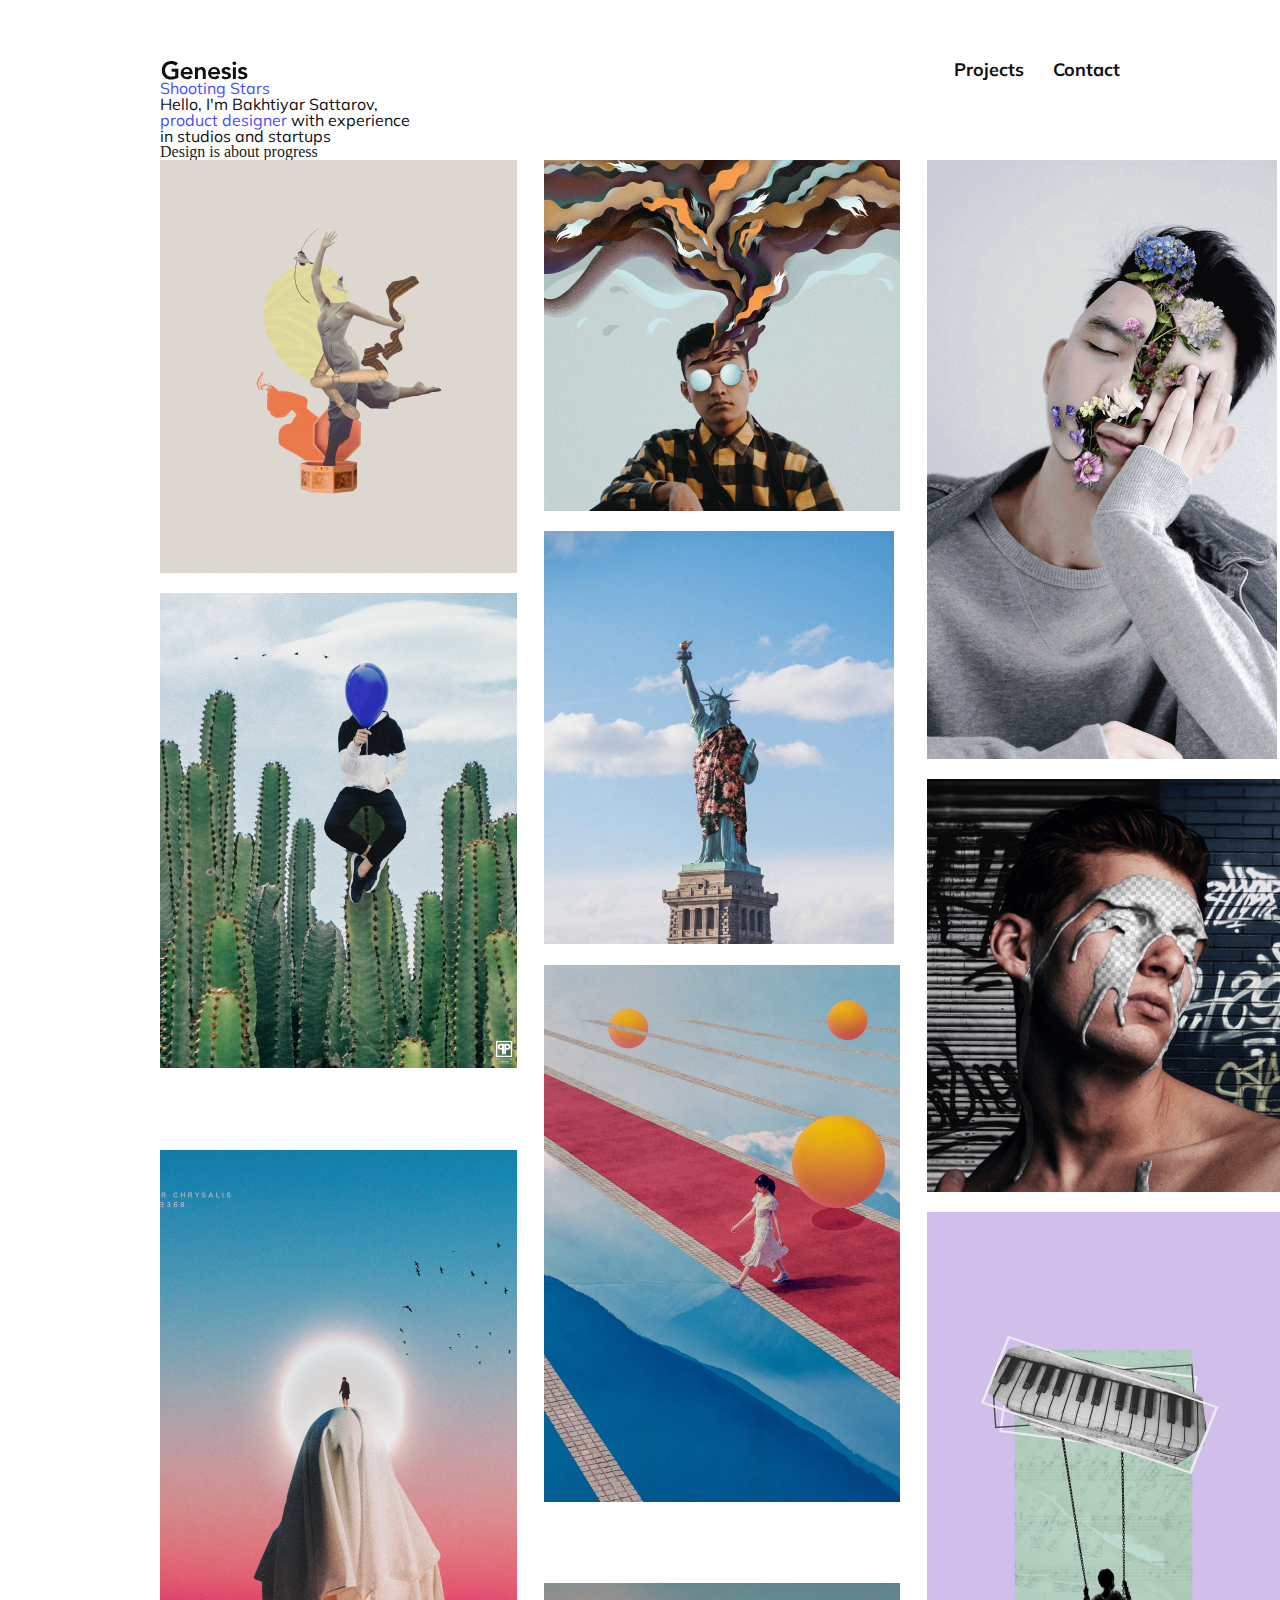
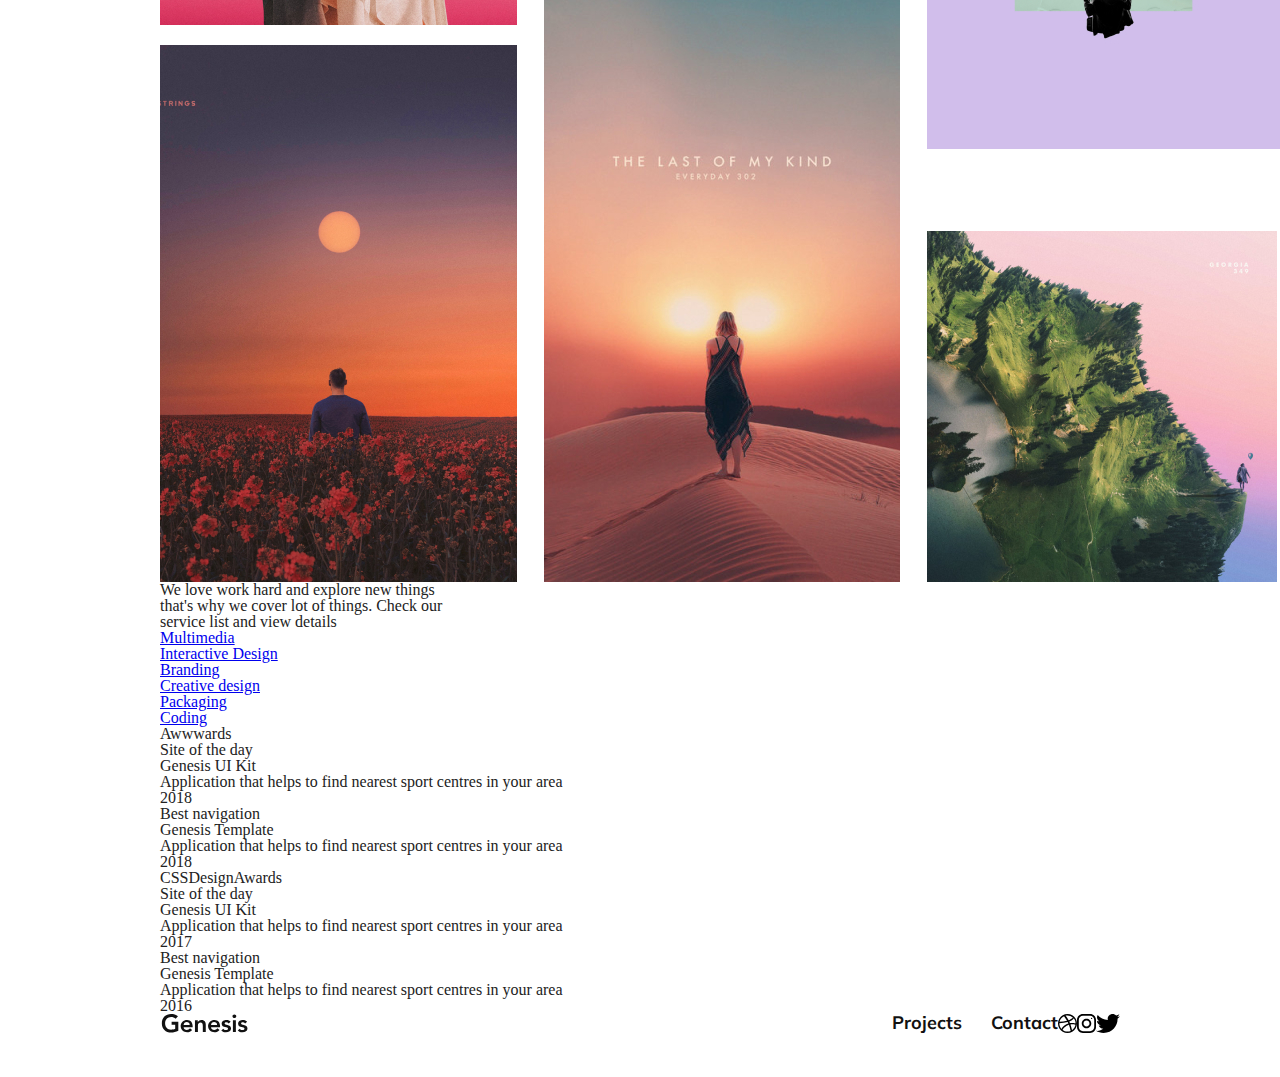
==== index.html @ 5cde2dd6 "scss styling" ====
<!DOCTYPE html>
<html lang="en">
<head>
    <meta charset="UTF-8">
    <meta http-equiv="X-UA-Compatible" content="IE=edge">
    <meta name="viewport" content="width=device-width, initial-scale=1.0">
    <link rel="preconnect" href="https://fonts.googleapis.com">
    <link rel="preconnect" href="https://fonts.gstatic.com" crossorigin>
    <link href="https://fonts.googleapis.com/css2?family=Mulish:ital,wght@0,400;0,700;1,400&display=swap" rel="stylesheet">
    <link rel="stylesheet" href="styles/reset.css">
    <link rel="stylesheet" href="styles/index.css">
    <title>Genesis</title>
</head>
<body>
    <header>
        <nav class="nav">
            <a href="index.html"><img class="logo" src="images/gen-logo.svg" alt="Genesis"></a>
            <ul class="nav__list">
                <li><a class="nav__item text--main" href="pages/projects.html">Projects</a></li>
                <li><a class="nav__item text--main" href="pages/contact.html">Contact</a></li>
            </ul>
        </nav>
    </header>
    <main>
        <div class="main__title">
            <h4 class="text--hl">Shooting Stars</h4>
            <h2 class="text--main">Hello, I'm Bakhtiyar Sattarov,
                <br>
                <span class="text--hl">product designer</span> with experience
                <br>
                in studios and startups</h2>
        </div>
        <p>Design is about progress</p>
        <section class="home__img">
            <img src="images/img-1.jpg" class="home__img-1" alt="dancer in music box">
            <img src="images/img-2.jpg" class="home__img-2" alt="person sitting on cactus with balloon">
            <img src="images/img-3.jpg" class="home__img-3" alt="person against sunset">
            <img src="images/img-4.jpg" class="home__img-4" alt="man in flower field">
            <img src="images/img-5.jpg" class="home__img-5" alt="man in sunglasses thinking">
            <img src="images/img-6.jpg" class="home__img-6" alt="statue of liberty dressed in flowerts">
            <img src="images/img-7.jpg" class="home__img-7" alt="woman walking across the sky">
            <img src="images/img-8.jpg" class="home__img-8" alt="woman in desert">
            <img src="images/img-9.jpg" class="home__img-9" alt="man with flowers growing across face">
            <img src="images/img-10.jpg" class="home__img-10" alt="man with paint on face">
            <img src="images/img-11.jpg" class="home__img-11" alt="child swinging from a piano">
            <img src="images/img-12.jpg" class="home__img-12" alt="island from above">
        </section>
        <section class="services">
            <h3 class="services__info">We love work hard and explore new things 
                <br>
                that's why we cover lot of things. Check our 
                <br>
                service list and view details</h3>
            <ul class="services__list">
                <li><a href="#">Multimedia</a></li>
                <li><a href="#">Interactive Design</a></li>
                <li><a href="#">Branding</a></li>
            </ul>
            <ul class="services__list">
                <li><a href="#">Creative design</a></li>
                <li><a href="#">Packaging</a></li>
                <li><a href="#">Coding</a></li>
            </ul>
        </section>
        <section class="awards awards__wwww">
            <h4 class="awards__title">Awwwards</h4>
            <div>
                <h5 class="awards__name">Site of the day</h5>
                <div>
                    <p class="awards__info--title">Genesis UI Kit</p>
                    <p class="awards__info">Application that helps to find nearest sport centres
                        in your area</p>
                </div>
                <p class="awards__year">2018</p>
            </div>
            <div>
                <h5 class="awards__name">Best navigation</h5>
                <div>
                    <p class="awards__info--title">Genesis Template</p>
                    <p class="awards__info">Application that helps to find nearest sport centres
                        in your area</p>
                </div>
                <p class="awards__year">2018</p>
            </div>
        </section>
        <section class="awards awards__css">
            <h4 class="awards__title">CSSDesignAwards</h4>
            <div>
                <h5 class="awards__name">Site of the day</h5>
                <div>
                    <p class="awards__info--title">Genesis UI Kit</p>
                    <p class="awards__info">Application that helps to find nearest sport centres
                        in your area</p>
                </div>
                <p class="awards__year">2017</p>
            </div>
            <div>
                <h5 class="awards__name">Best navigation</h5>
                <div>
                    <p class="awards__info--title">Genesis Template</p>
                    <p class="awards__info">Application that helps to find nearest sport centres
                        in your area</p>
                </div>
                <p class="awards__year">2016</p>
            </div>
        </section>
    </main>
    <footer>
        <section class="footer">
            <a href="index.html"><img class="logo footer__logo" src="../images/gen-logo.svg" alt="Genesis"></a>
            <div class="footer--right">
                <ul class="nav__list">
                    <li><a class="footer__item text--main" href="pages/projects.html">Projects</a></li>
                    <li><a class="footer__item text--main" href="pages/contact.html">Contact</a></li>
                </ul>
                <div class="footer__social-logos">
                    <img class="footer__social footer__drbl-logo" src="images/dribble-logo.svg" alt="dribble logo">
                    <img class="footer__social footer__ig-logo" src="images/instagram-logo.svg" alt="instagram logo">
                    <img class="footer__social footer__twtr-logo" src="images/twitter-logo.svg" alt="twitter logo">
                </div>
            </div>
        </section>
    </footer>
</body>
</html>
---- styles/index.css ----
.text--main {
  color: #111111;
  font-family: "Mulish", sans-serif;
}

.text--hl {
  color: #4A4FF2;
  font-family: "Mulish", sans-serif;
}

.nav__item, .footer__item {
  text-decoration: none;
  font-family: "Mulish", sans-serif;
  font-size: 18px;
  font-weight: 700;
}

.nav {
  display: flex;
  justify-content: space-between;
  margin-top: 61px;
}
.nav__list {
  display: flex;
  justify-content: flex-end;
}
.nav__item {
  margin-left: 29px;
}
.nav .logo {
  width: 90px;
  height: 19px;
}

.footer {
  display: flex;
  justify-content: space-between;
  margin-bottom: 44px;
}
.footer--right {
  display: flex;
  justify-content: end;
}
.footer__item {
  margin-left: 29px;
}
.footer__social-logos {
  display: flex;
}
.footer__social-logos .drbl-logo {
  margin-left: 50px;
}
.footer__social-logos .ig-logo {
  margin-left: 24px;
  margin-right: 23px;
}
.footer .logo {
  width: 90px;
  height: 19px;
}

.home__img {
  display: grid;
  grid-template: repeat(32, 1fr) repeat(3, 1fr);
  row-gap: 20px;
  -moz-column-gap: 27px;
       column-gap: 27px;
}
.home__img-1 {
  grid-area: 1/1/8/2;
}
.home__img-2 {
  grid-area: 8/1/17/2;
}
.home__img-3 {
  grid-area: 17/1/25/2;
}
.home__img-4 {
  grid-area: 25/1/33/2;
}
.home__img-5 {
  grid-area: 1/2/7/3;
}
.home__img-6 {
  grid-area: 7/2/14/3;
}
.home__img-7 {
  grid-area: 14/2/24/3;
}
.home__img-8 {
  grid-area: 24/2/33/3;
}
.home__img-9 {
  grid-area: 1/3/11/4;
}
.home__img-10 {
  grid-area: 11/3/18/4;
}
.home__img-11 {
  grid-area: 18/3/27/4;
}
.home__img-12 {
  grid-area: 27/3/33/4;
}

.home__img {
  display: grid;
  grid-template: repeat(32, 1fr) repeat(3, 1fr);
  row-gap: 20px;
  -moz-column-gap: 27px;
       column-gap: 27px;
}
.home__img-1 {
  grid-area: 1/1/8/2;
}
.home__img-2 {
  grid-area: 8/1/17/2;
}
.home__img-3 {
  grid-area: 17/1/25/2;
}
.home__img-4 {
  grid-area: 25/1/33/2;
}
.home__img-5 {
  grid-area: 1/2/7/3;
}
.home__img-6 {
  grid-area: 7/2/14/3;
}
.home__img-7 {
  grid-area: 14/2/24/3;
}
.home__img-8 {
  grid-area: 24/2/33/3;
}
.home__img-9 {
  grid-area: 1/3/11/4;
}
.home__img-10 {
  grid-area: 11/3/18/4;
}
.home__img-11 {
  grid-area: 18/3/27/4;
}
.home__img-12 {
  grid-area: 27/3/33/4;
}

.home__img {
  display: grid;
  grid-template: repeat(32, 1fr) repeat(3, 1fr);
  row-gap: 20px;
  -moz-column-gap: 27px;
       column-gap: 27px;
}
.home__img-1 {
  grid-area: 1/1/8/2;
}
.home__img-2 {
  grid-area: 8/1/17/2;
}
.home__img-3 {
  grid-area: 17/1/25/2;
}
.home__img-4 {
  grid-area: 25/1/33/2;
}
.home__img-5 {
  grid-area: 1/2/7/3;
}
.home__img-6 {
  grid-area: 7/2/14/3;
}
.home__img-7 {
  grid-area: 14/2/24/3;
}
.home__img-8 {
  grid-area: 24/2/33/3;
}
.home__img-9 {
  grid-area: 1/3/11/4;
}
.home__img-10 {
  grid-area: 11/3/18/4;
}
.home__img-11 {
  grid-area: 18/3/27/4;
}
.home__img-12 {
  grid-area: 27/3/33/4;
}

body {
  background-color: white;
  width: 75%;
  margin-left: auto;
  margin-right: auto;
}/*# sourceMappingURL=index.css.map */
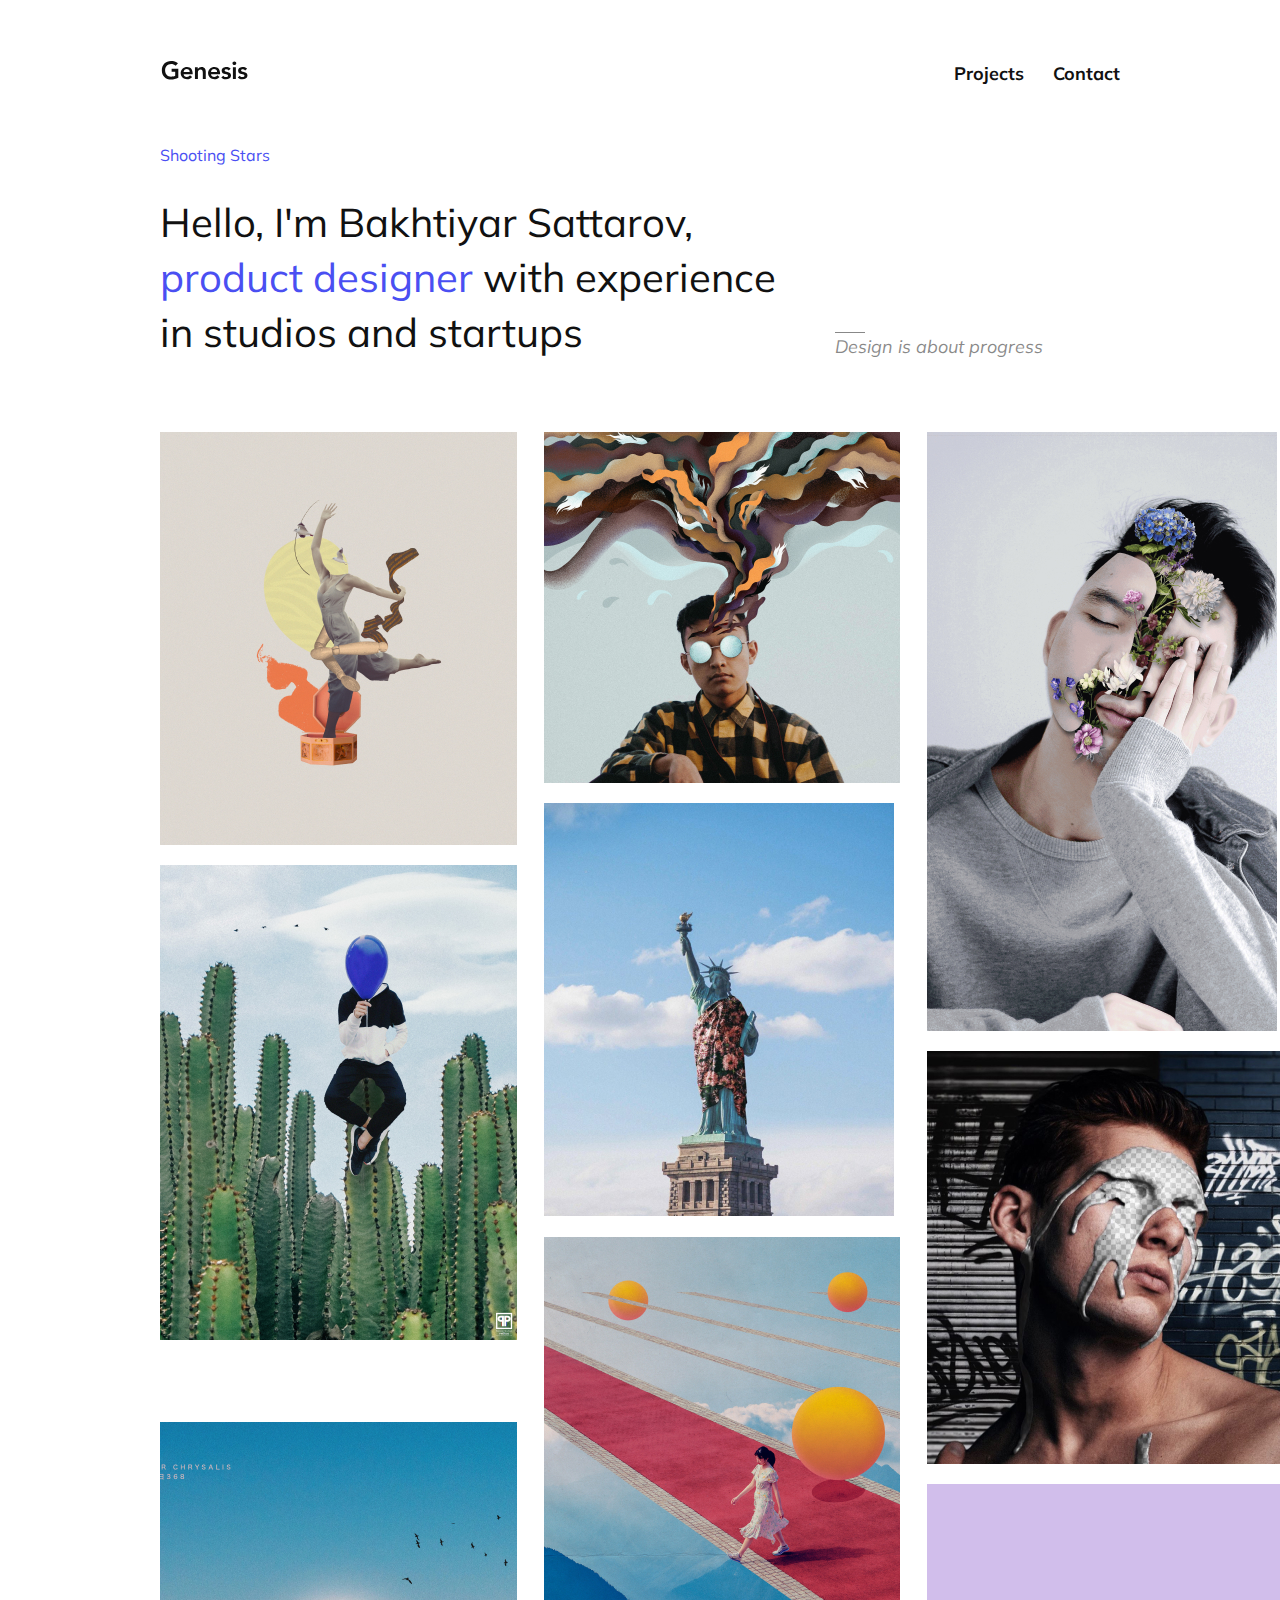
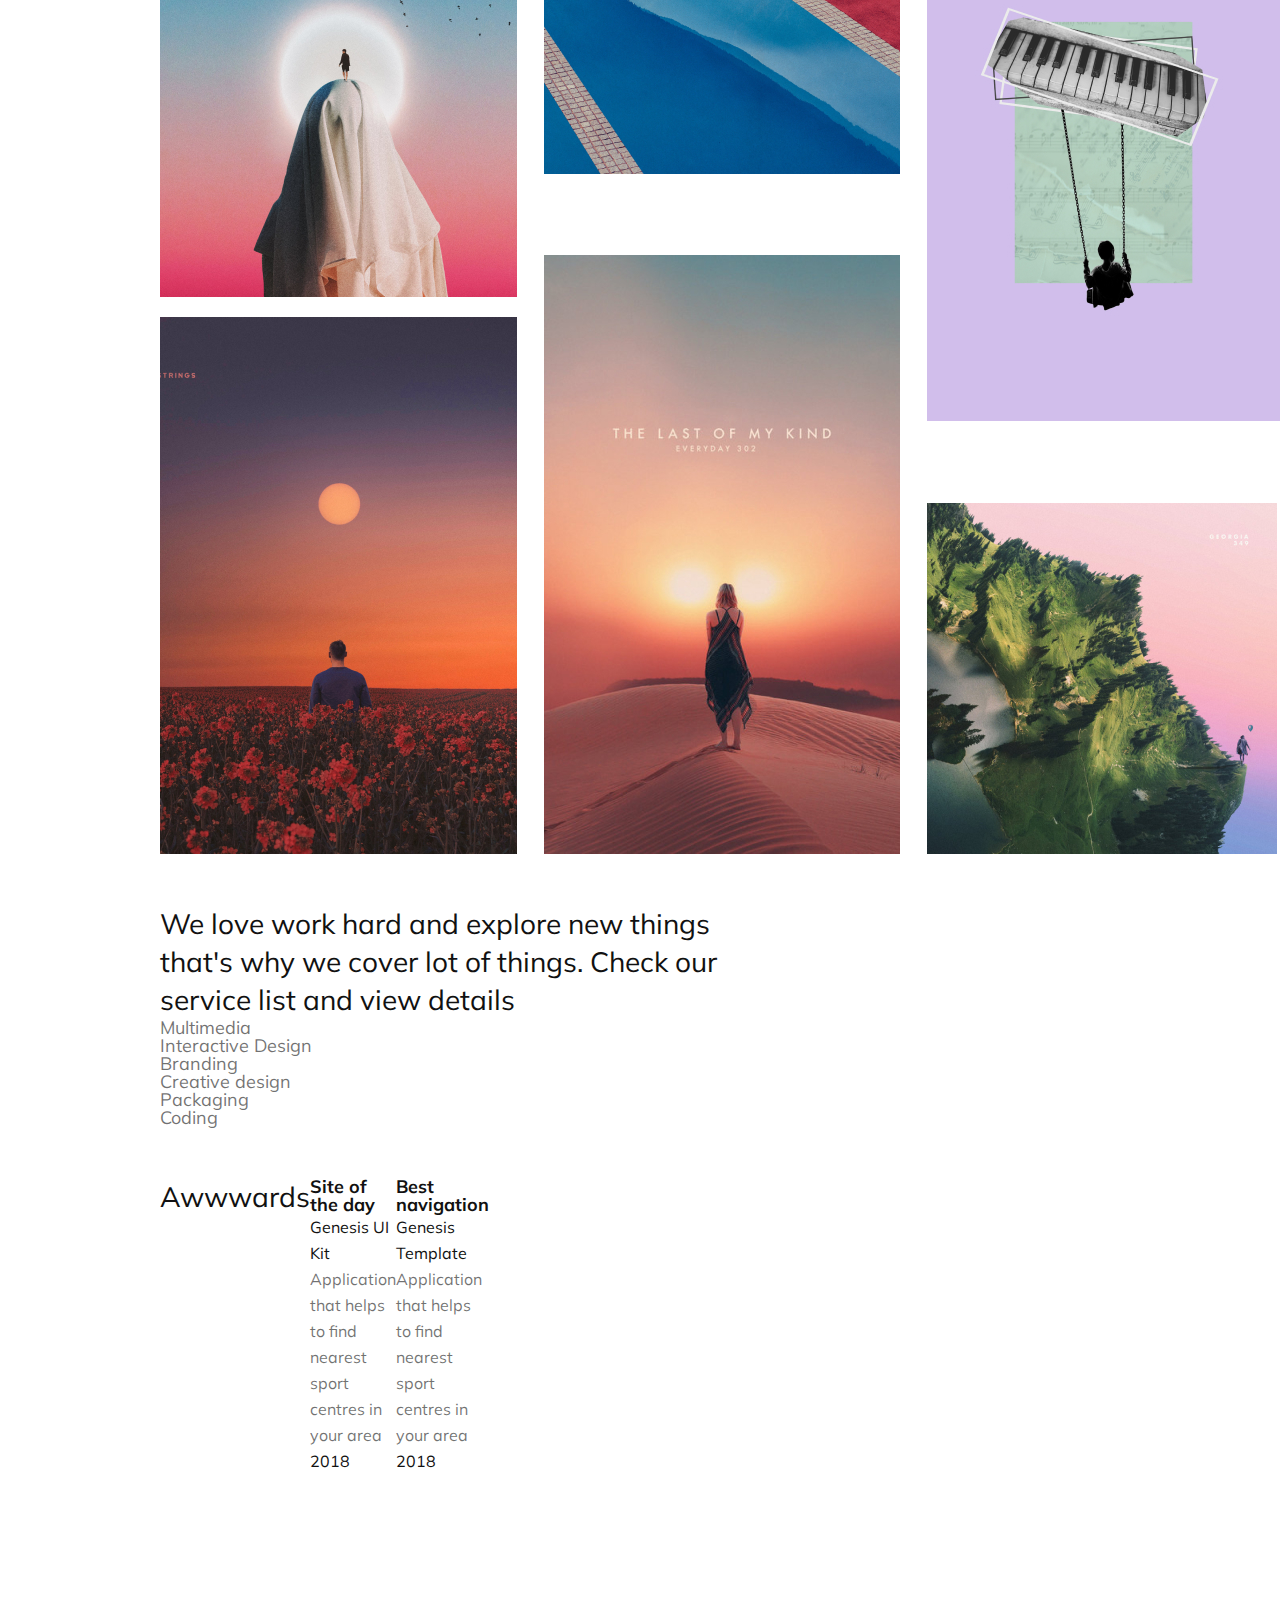
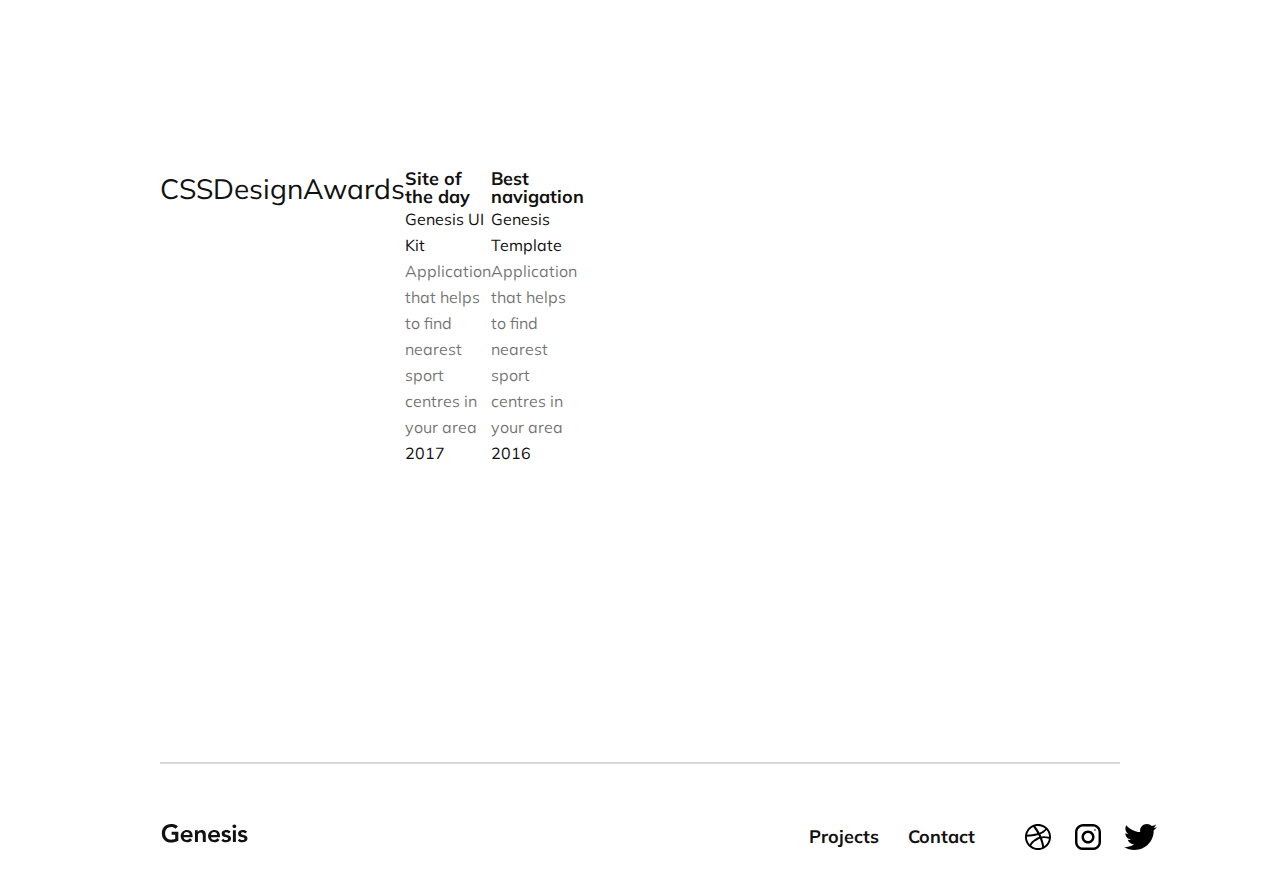
==== commit 794c1bcb: "more styles added" ====
--- a/index.html
+++ b/index.html
@@ -22,15 +22,22 @@
         </nav>
     </header>
     <main>
-        <div class="main__title">
-            <h4 class="text--hl">Shooting Stars</h4>
-            <h2 class="text--main">Hello, I'm Bakhtiyar Sattarov,
-                <br>
-                <span class="text--hl">product designer</span> with experience
-                <br>
-                in studios and startups</h2>
+        <div class="main__top">
+            <div class="main__title">
+                <h4 class="text--top text--hl">Shooting Stars</h4>
+                <h2 class="text--main page__title">Hello, I'm Bakhtiyar Sattarov,
+                    <br>
+                    <span class="text--hl">product designer</span> with experience
+                    <br>
+                    in studios and startups</h2>
+            </div>
+            <div class="quote">
+                <svg height="2" width="30">
+                    <line x1="0" y1="0" x2="30" y2="0" style="stroke:RGBA(17, 17, 17, 0.5);stroke-width:2" />
+                </svg>
+                <p class="text--quote">Design is about progress</p>
+            </div>
         </div>
-        <p>Design is about progress</p>
         <section class="home__img">
             <img src="images/img-1.jpg" class="home__img-1" alt="dancer in music box">
             <img src="images/img-2.jpg" class="home__img-2" alt="person sitting on cactus with balloon">
@@ -46,41 +53,41 @@
             <img src="images/img-12.jpg" class="home__img-12" alt="island from above">
         </section>
         <section class="services">
-            <h3 class="services__info">We love work hard and explore new things 
+            <h3 class="services__title">We love work hard and explore new things 
                 <br>
                 that's why we cover lot of things. Check our 
                 <br>
                 service list and view details</h3>
             <ul class="services__list">
-                <li><a href="#">Multimedia</a></li>
-                <li><a href="#">Interactive Design</a></li>
-                <li><a href="#">Branding</a></li>
+                <li><a class="services__item" href="#">Multimedia</a></li>
+                <li><a class="services__item" href="#">Interactive Design</a></li>
+                <li><a class="services__item" href="#">Branding</a></li>
             </ul>
             <ul class="services__list">
-                <li><a href="#">Creative design</a></li>
-                <li><a href="#">Packaging</a></li>
-                <li><a href="#">Coding</a></li>
+                <li><a class="services__item" href="#">Creative design</a></li>
+                <li><a class="services__item" href="#">Packaging</a></li>
+                <li><a class="services__item" href="#">Coding</a></li>
             </ul>
         </section>
-        <section class="awards awards__wwww">
+        <section class="awards awards__www">
             <h4 class="awards__title">Awwwards</h4>
             <div>
                 <h5 class="awards__name">Site of the day</h5>
                 <div>
-                    <p class="awards__info--title">Genesis UI Kit</p>
-                    <p class="awards__info">Application that helps to find nearest sport centres
+                    <p class="awards__info--title text--main">Genesis UI Kit</p>
+                    <p class="awards__info text--fade">Application that helps to find nearest sport centres
                         in your area</p>
                 </div>
-                <p class="awards__year">2018</p>
+                <p class="awards__year text--main">2018</p>
             </div>
             <div>
                 <h5 class="awards__name">Best navigation</h5>
                 <div>
-                    <p class="awards__info--title">Genesis Template</p>
-                    <p class="awards__info">Application that helps to find nearest sport centres
+                    <p class="awards__info--title text--main">Genesis Template</p>
+                    <p class="awards__info text--fade">Application that helps to find nearest sport centres
                         in your area</p>
                 </div>
-                <p class="awards__year">2018</p>
+                <p class="awards__year text--main">2018</p>
             </div>
         </section>
         <section class="awards awards__css">
@@ -88,20 +95,20 @@
             <div>
                 <h5 class="awards__name">Site of the day</h5>
                 <div>
-                    <p class="awards__info--title">Genesis UI Kit</p>
-                    <p class="awards__info">Application that helps to find nearest sport centres
+                    <p class="awards__info--title text--main">Genesis UI Kit</p>
+                    <p class="awards__info text--fade">Application that helps to find nearest sport centres
                         in your area</p>
                 </div>
-                <p class="awards__year">2017</p>
+                <p class="awards__year text--main">2017</p>
             </div>
             <div>
                 <h5 class="awards__name">Best navigation</h5>
                 <div>
-                    <p class="awards__info--title">Genesis Template</p>
-                    <p class="awards__info">Application that helps to find nearest sport centres
+                    <p class="awards__info--title text--main">Genesis Template</p>
+                    <p class="awards__info text--fade">Application that helps to find nearest sport centres
                         in your area</p>
                 </div>
-                <p class="awards__year">2016</p>
+                <p class="awards__year text--main">2016</p>
             </div>
         </section>
     </main>
@@ -114,9 +121,9 @@
                     <li><a class="footer__item text--main" href="pages/contact.html">Contact</a></li>
                 </ul>
                 <div class="footer__social-logos">
-                    <img class="footer__social footer__drbl-logo" src="images/dribble-logo.svg" alt="dribble logo">
-                    <img class="footer__social footer__ig-logo" src="images/instagram-logo.svg" alt="instagram logo">
-                    <img class="footer__social footer__twtr-logo" src="images/twitter-logo.svg" alt="twitter logo">
+                    <img class="footer__social drbl-logo" src="images/dribble-logo.svg" alt="dribble logo">
+                    <img class="footer__social ig-logo" src="images/instagram-logo.svg" alt="instagram logo">
+                    <img class="footer__social twtr-logo" src="images/twitter-logo.svg" alt="twitter logo">
                 </div>
             </div>
         </section>
--- a/styles/index.css
+++ b/styles/index.css
@@ -1,6 +1,23 @@
 .text--main {
   color: #111111;
   font-family: "Mulish", sans-serif;
+  font-size: 16px;
+  line-height: 26px;
+}
+
+.text--fade {
+  color: RGBA(17, 17, 17, 0.6);
+  font-family: "Mulish", sans-serif;
+  font-size: 16px;
+  line-height: 26px;
+}
+
+.text--quote {
+  color: RGBA(17, 17, 17, 0.5);
+  font-family: "Mulish", sans-serif;
+  font-size: 18px;
+  line-height: 26px;
+  font-style: italic;
 }
 
 .text--hl {
@@ -15,10 +32,53 @@
   font-weight: 700;
 }
 
+.page__title {
+  font-family: "Mulish", sans-serif;
+  color: #111111;
+  font-size: 40px;
+  line-height: 55px;
+}
+
+.services__title, .awards__title {
+  font-family: "Mulish", sans-serif;
+  color: #111111;
+  font-size: 28px;
+  line-height: 38px;
+}
+
+.services__item {
+  font-family: "Mulish", sans-serif;
+  color: RGBA(17, 17, 17, 0.6);
+  font-size: 18px;
+  text-decoration: none;
+}
+
+.awards__name {
+  font-family: "Mulish", sans-serif;
+  color: #111111;
+  font-size: 18px;
+  font-weight: 700;
+}
+
+.projects__item--1 {
+  font-family: "Mulish", sans-serif;
+  color: RGBA(17, 17, 17, 0.5);
+  font-size: 18px;
+  font-weight: 700;
+}
+
+.projects__item--2 {
+  font-family: "Mulish", sans-serif;
+  color: #111111;
+  font-size: 18px;
+  font-weight: 700;
+}
+
 .nav {
   display: flex;
   justify-content: space-between;
   margin-top: 61px;
+  margin-bottom: 60px;
 }
 .nav__list {
   display: flex;
@@ -36,6 +96,7 @@
   display: flex;
   justify-content: space-between;
   margin-bottom: 44px;
+  margin-top: 60px;
 }
 .footer--right {
   display: flex;
@@ -59,100 +120,88 @@
   height: 19px;
 }
 
+.main__top {
+  display: flex;
+  justify-content: space-between;
+  margin-bottom: 72px;
+}
+.main__top .text--top {
+  margin-bottom: 32px;
+}
+.main__top .quote {
+  margin-right: 8%;
+  display: flex;
+  flex-direction: column;
+  justify-content: flex-end;
+}
+
+.services {
+  margin-top: 51px;
+  margin-bottom: 51px;
+}
+
+.awards {
+  display: grid;
+  grid-template: repeat(2, 1fr)/repeat(12, 1fr);
+}
+.awards__title .awards__www {
+  border-top: 2px solid #D8D8D8;
+  border-bottom: 2px solid #D8D8D8;
+}
+.awards__css {
+  border-bottom: 2px solid #D8D8D8;
+}
+
+.projects__main {
+  display: flex;
+  justify-content: space-between;
+  margin-bottom: 61px;
+  margin-top: 50px;
+}
+.projects__main .projects__text {
+  width: 58%;
+}
+.projects__main .projects__info {
+  margin-top: 29px;
+}
+
+.projects__table {
+  width: 33%;
+}
+.projects__table .projects__row {
+  padding-bottom: 19px;
+  border-bottom: 1px solid RGBA(17, 17, 17, 0.3);
+}
+.projects__table .projects__row .projects__item--1 {
+  width: 40%;
+  padding: 19px 0 19px 0;
+}
+.projects__table .projects__row .projects__item--2 {
+  width: 60%;
+  padding: 19px 0 19px 0;
+}
+
+.projects__mid {
+  margin: 45px 0 45px 0;
+}
+
+.projects__gallery {
+  display: flex;
+  justify-content: space-between;
+  margin-bottom: 72px;
+}
+.projects__gallery .gallery__img {
+  max-width: 350px;
+  max-height: 400px;
+}
+
 .home__img {
+  margin-top: 72px;
+  margin-bottom: 40px;
   display: grid;
   grid-template: repeat(32, 1fr) repeat(3, 1fr);
   row-gap: 20px;
-  -moz-column-gap: 27px;
-       column-gap: 27px;
-}
-.home__img-1 {
-  grid-area: 1/1/8/2;
-}
-.home__img-2 {
-  grid-area: 8/1/17/2;
-}
-.home__img-3 {
-  grid-area: 17/1/25/2;
-}
-.home__img-4 {
-  grid-area: 25/1/33/2;
-}
-.home__img-5 {
-  grid-area: 1/2/7/3;
-}
-.home__img-6 {
-  grid-area: 7/2/14/3;
-}
-.home__img-7 {
-  grid-area: 14/2/24/3;
-}
-.home__img-8 {
-  grid-area: 24/2/33/3;
-}
-.home__img-9 {
-  grid-area: 1/3/11/4;
-}
-.home__img-10 {
-  grid-area: 11/3/18/4;
-}
-.home__img-11 {
-  grid-area: 18/3/27/4;
-}
-.home__img-12 {
-  grid-area: 27/3/33/4;
-}
-
-.home__img {
-  display: grid;
-  grid-template: repeat(32, 1fr) repeat(3, 1fr);
-  row-gap: 20px;
-  -moz-column-gap: 27px;
-       column-gap: 27px;
-}
-.home__img-1 {
-  grid-area: 1/1/8/2;
-}
-.home__img-2 {
-  grid-area: 8/1/17/2;
-}
-.home__img-3 {
-  grid-area: 17/1/25/2;
-}
-.home__img-4 {
-  grid-area: 25/1/33/2;
-}
-.home__img-5 {
-  grid-area: 1/2/7/3;
-}
-.home__img-6 {
-  grid-area: 7/2/14/3;
-}
-.home__img-7 {
-  grid-area: 14/2/24/3;
-}
-.home__img-8 {
-  grid-area: 24/2/33/3;
-}
-.home__img-9 {
-  grid-area: 1/3/11/4;
-}
-.home__img-10 {
-  grid-area: 11/3/18/4;
-}
-.home__img-11 {
-  grid-area: 18/3/27/4;
-}
-.home__img-12 {
-  grid-area: 27/3/33/4;
-}
-
-.home__img {
-  display: grid;
-  grid-template: repeat(32, 1fr) repeat(3, 1fr);
-  row-gap: 20px;
-  -moz-column-gap: 27px;
-       column-gap: 27px;
+  column-gap: 27px;
 }
 .home__img-1 {
   grid-area: 1/1/8/2;
@@ -196,4 +245,8 @@
   width: 75%;
   margin-left: auto;
   margin-right: auto;
-}/*# sourceMappingURL=index.css.map */+  display: flex;
+  flex-direction: column;
+}
+
+/*# sourceMappingURL=index.css.map */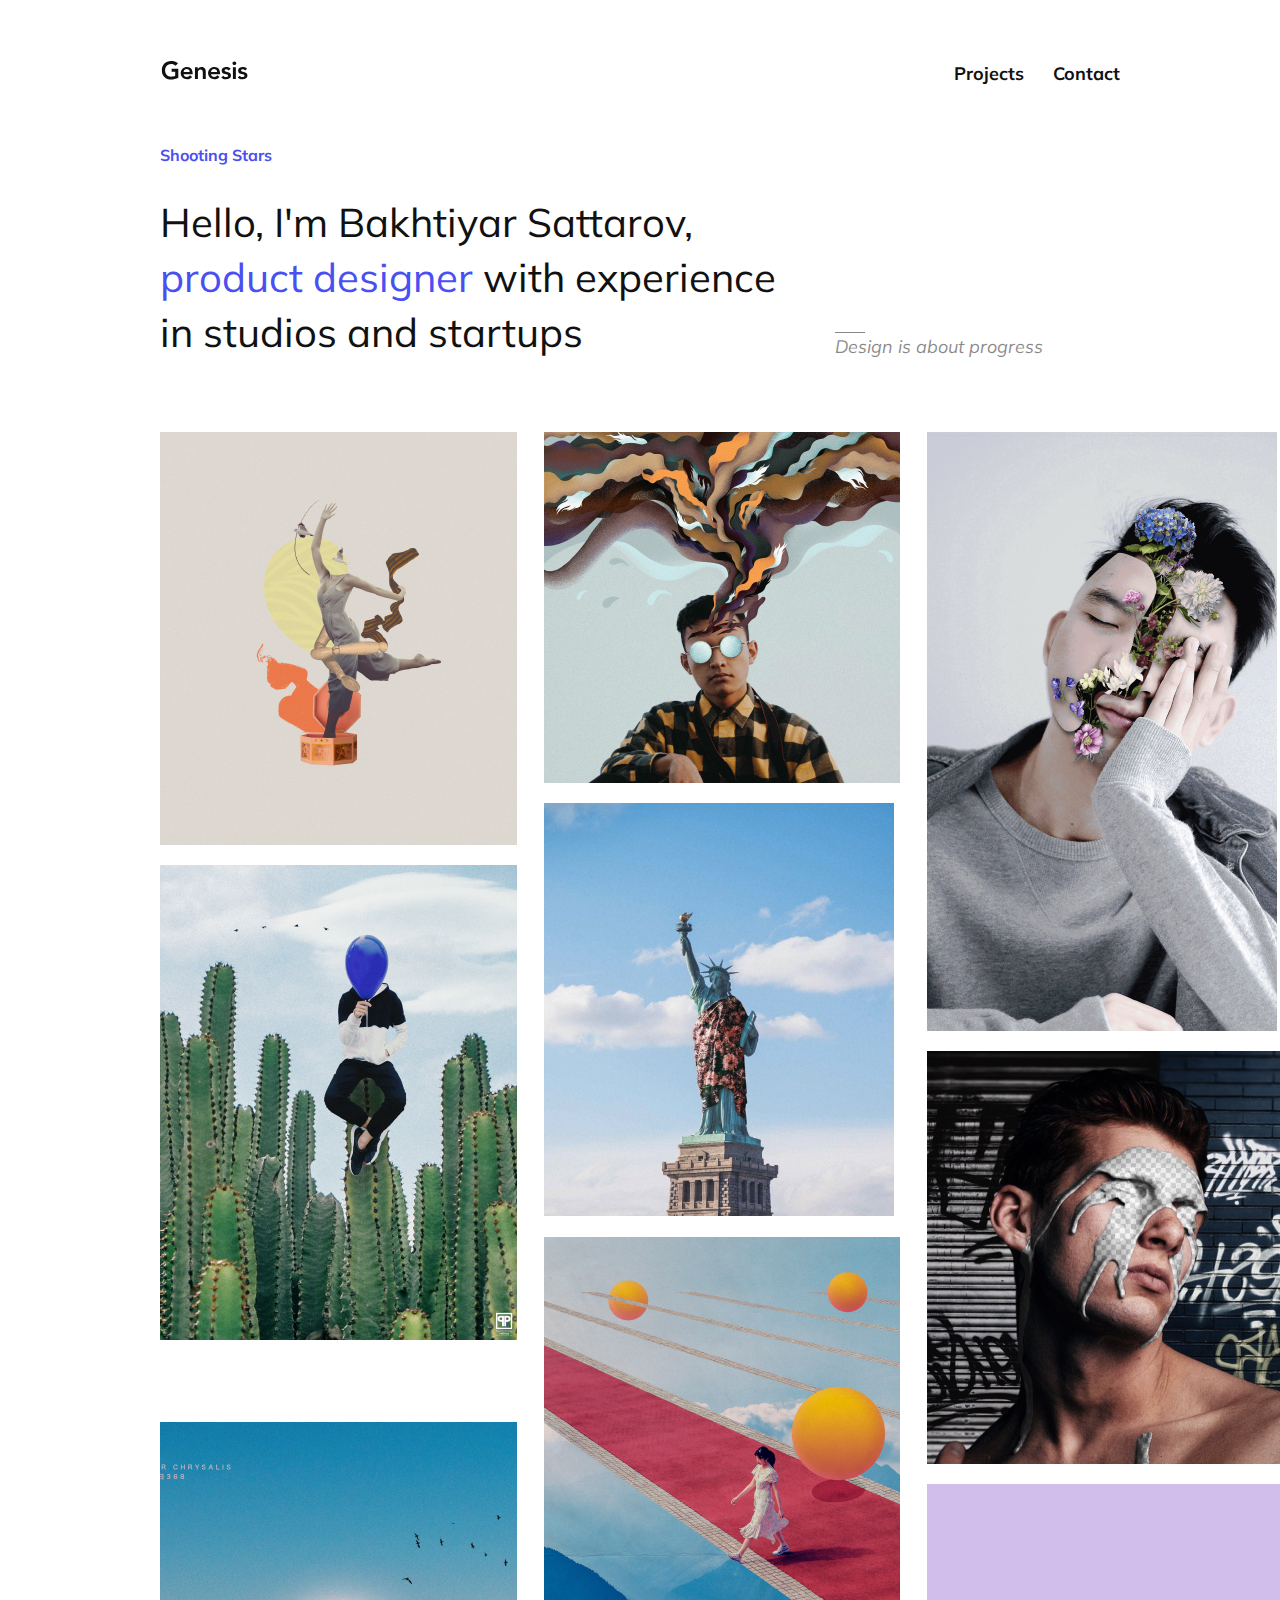
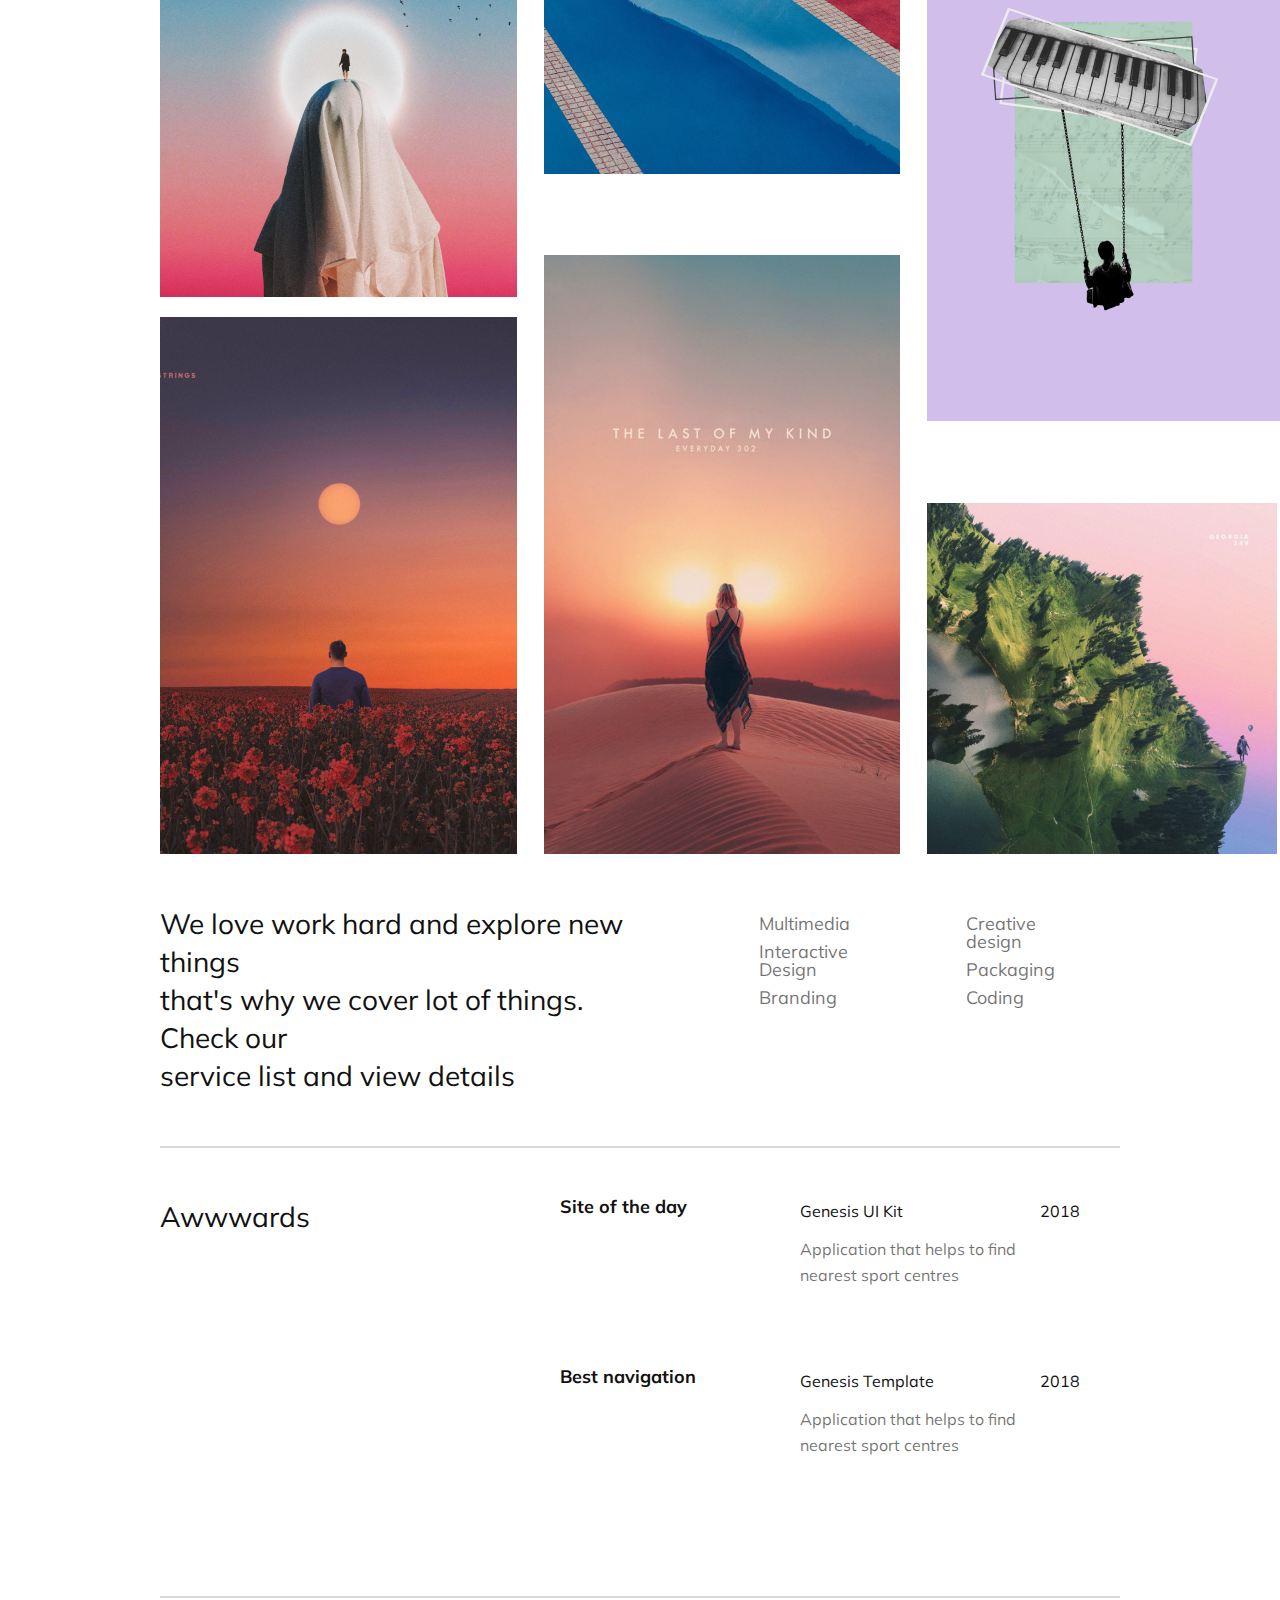
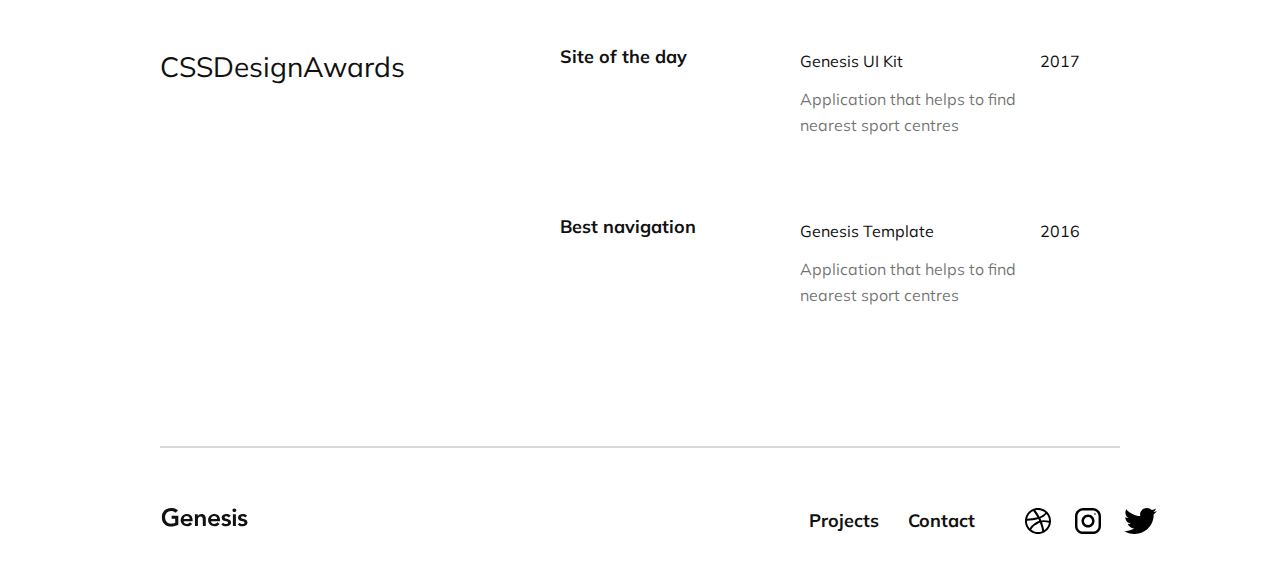
==== commit b513da1f: "final index & projects styles" ====
--- a/index.html
+++ b/index.html
@@ -59,58 +59,47 @@
                 <br>
                 service list and view details</h3>
             <ul class="services__list">
-                <li><a class="services__item" href="#">Multimedia</a></li>
-                <li><a class="services__item" href="#">Interactive Design</a></li>
-                <li><a class="services__item" href="#">Branding</a></li>
+                <li class="services__item"><a class="services__item" href="#">Multimedia</a></li>
+                <li class="services__item"><a class="services__item" href="#">Interactive Design</a></li>
+                <li class="services__item"><a class="services__item" href="#">Branding</a></li>
             </ul>
             <ul class="services__list">
-                <li><a class="services__item" href="#">Creative design</a></li>
-                <li><a class="services__item" href="#">Packaging</a></li>
-                <li><a class="services__item" href="#">Coding</a></li>
+                <li class="services__item"><a class="services__item" href="#">Creative design</a></li>
+                <li class="services__item"><a class="services__item" href="#">Packaging</a></li>
+                <li class="services__item"><a class="services__item" href="#">Coding</a></li>
             </ul>
         </section>
         <section class="awards awards__www">
             <h4 class="awards__title">Awwwards</h4>
-            <div>
-                <h5 class="awards__name">Site of the day</h5>
-                <div>
-                    <p class="awards__info--title text--main">Genesis UI Kit</p>
-                    <p class="awards__info text--fade">Application that helps to find nearest sport centres
-                        in your area</p>
-                </div>
-                <p class="awards__year text--main">2018</p>
+            <h5 class="awards__name awards__name--sod">Site of the day</h5>
+            <h5 class="awards__name awards__name--bn">Best navigation</h5>
+            <div class="awards__info--sod">
+                <p class="awards__info--title text--main">Genesis UI Kit</p>
+                <p class="awards__info text--fade">Application that helps to find nearest sport centres</p>
             </div>
-            <div>
-                <h5 class="awards__name">Best navigation</h5>
-                <div>
-                    <p class="awards__info--title text--main">Genesis Template</p>
-                    <p class="awards__info text--fade">Application that helps to find nearest sport centres
-                        in your area</p>
-                </div>
-                <p class="awards__year text--main">2018</p>
+            <div class="awards__info--bn">
+                <p class="awards__info--title text--main">Genesis Template</p>
+                <p class="awards__info text--fade">Application that helps to find nearest sport centres</p>
             </div>
+            <p class="awards__year--sod text--main">2018</p>
+            <p class="awards__year--bn text--main">2018</p>
         </section>
         <section class="awards awards__css">
             <h4 class="awards__title">CSSDesignAwards</h4>
-            <div>
-                <h5 class="awards__name">Site of the day</h5>
-                <div>
-                    <p class="awards__info--title text--main">Genesis UI Kit</p>
-                    <p class="awards__info text--fade">Application that helps to find nearest sport centres
-                        in your area</p>
-                </div>
-                <p class="awards__year text--main">2017</p>
+            <h5 class="awards__name awards__name--sod">Site of the day</h5>
+            <h5 class="awards__name awards__name--bn">Best navigation</h5>
+            <div class="awards__info--sod">
+                <p class="awards__info--title text--main">Genesis UI Kit</p>
+                <p class="awards__info text--fade">Application that helps to find nearest sport centres</p>
             </div>
-            <div>
-                <h5 class="awards__name">Best navigation</h5>
-                <div>
-                    <p class="awards__info--title text--main">Genesis Template</p>
-                    <p class="awards__info text--fade">Application that helps to find nearest sport centres
-                        in your area</p>
-                </div>
-                <p class="awards__year text--main">2016</p>
+            <div class="awards__info--bn">
+                <p class="awards__info--title text--main">Genesis Template</p>
+                <p class="awards__info text--fade">Application that helps to find nearest sport centres</p>
             </div>
+            <p class="awards__year--sod text--main">2017</p>
+            <p class="awards__year--bn text--main">2016</p>
         </section>
+        
     </main>
     <footer>
         <section class="footer">
--- a/styles/index.css
+++ b/styles/index.css
@@ -23,6 +23,10 @@
 .text--hl {
   color: #4A4FF2;
   font-family: "Mulish", sans-serif;
+}
+
+.text--top {
+  font-weight: 700;
 }
 
 .nav__item, .footer__item {
@@ -138,18 +142,58 @@
 .services {
   margin-top: 51px;
   margin-bottom: 51px;
-}
-
-.awards {
+  display: flex;
+  justify-content: space-between;
+}
+.services__title {
+  margin-right: 59px;
+}
+.services__list {
+  margin-left: 35px;
+  margin-right: 35px;
+}
+.services__item {
+  margin-top: 10px;
+  margin-bottom: 10px;
+}
+
+.awards__www, .awards__css {
+  /*display: flex;
+  justify-content: space-evenly;
+  align-items: flex-start;*/
   display: grid;
-  grid-template: repeat(2, 1fr)/repeat(12, 1fr);
-}
-.awards__title .awards__www {
+  grid-template: 3fr 3fr/5fr 3fr 3fr 1fr;
+  border-bottom: 2px solid #D8D8D8;
+  padding-top: 50px;
+  padding-bottom: 58px;
+}
+.awards__www {
   border-top: 2px solid #D8D8D8;
-  border-bottom: 2px solid #D8D8D8;
-}
-.awards__css {
-  border-bottom: 2px solid #D8D8D8;
+}
+.awards__title {
+  grid-area: 1/1/2/2;
+}
+.awards__name--sod {
+  grid-area: 1/2/2/3;
+}
+.awards__name--bn {
+  grid-area: 2/2/3/3;
+}
+.awards__info--sod {
+  grid-area: 1/3/2/4;
+  margin-bottom: 80px;
+}
+.awards__info--bn {
+  grid-area: 2/3/3/4;
+}
+.awards__year--sod {
+  grid-area: 1/4/2/5;
+}
+.awards__year--bn {
+  grid-area: 2/4/3/5;
+}
+.awards__info--title {
+  margin-bottom: 12px;
 }
 
 .projects__main {
